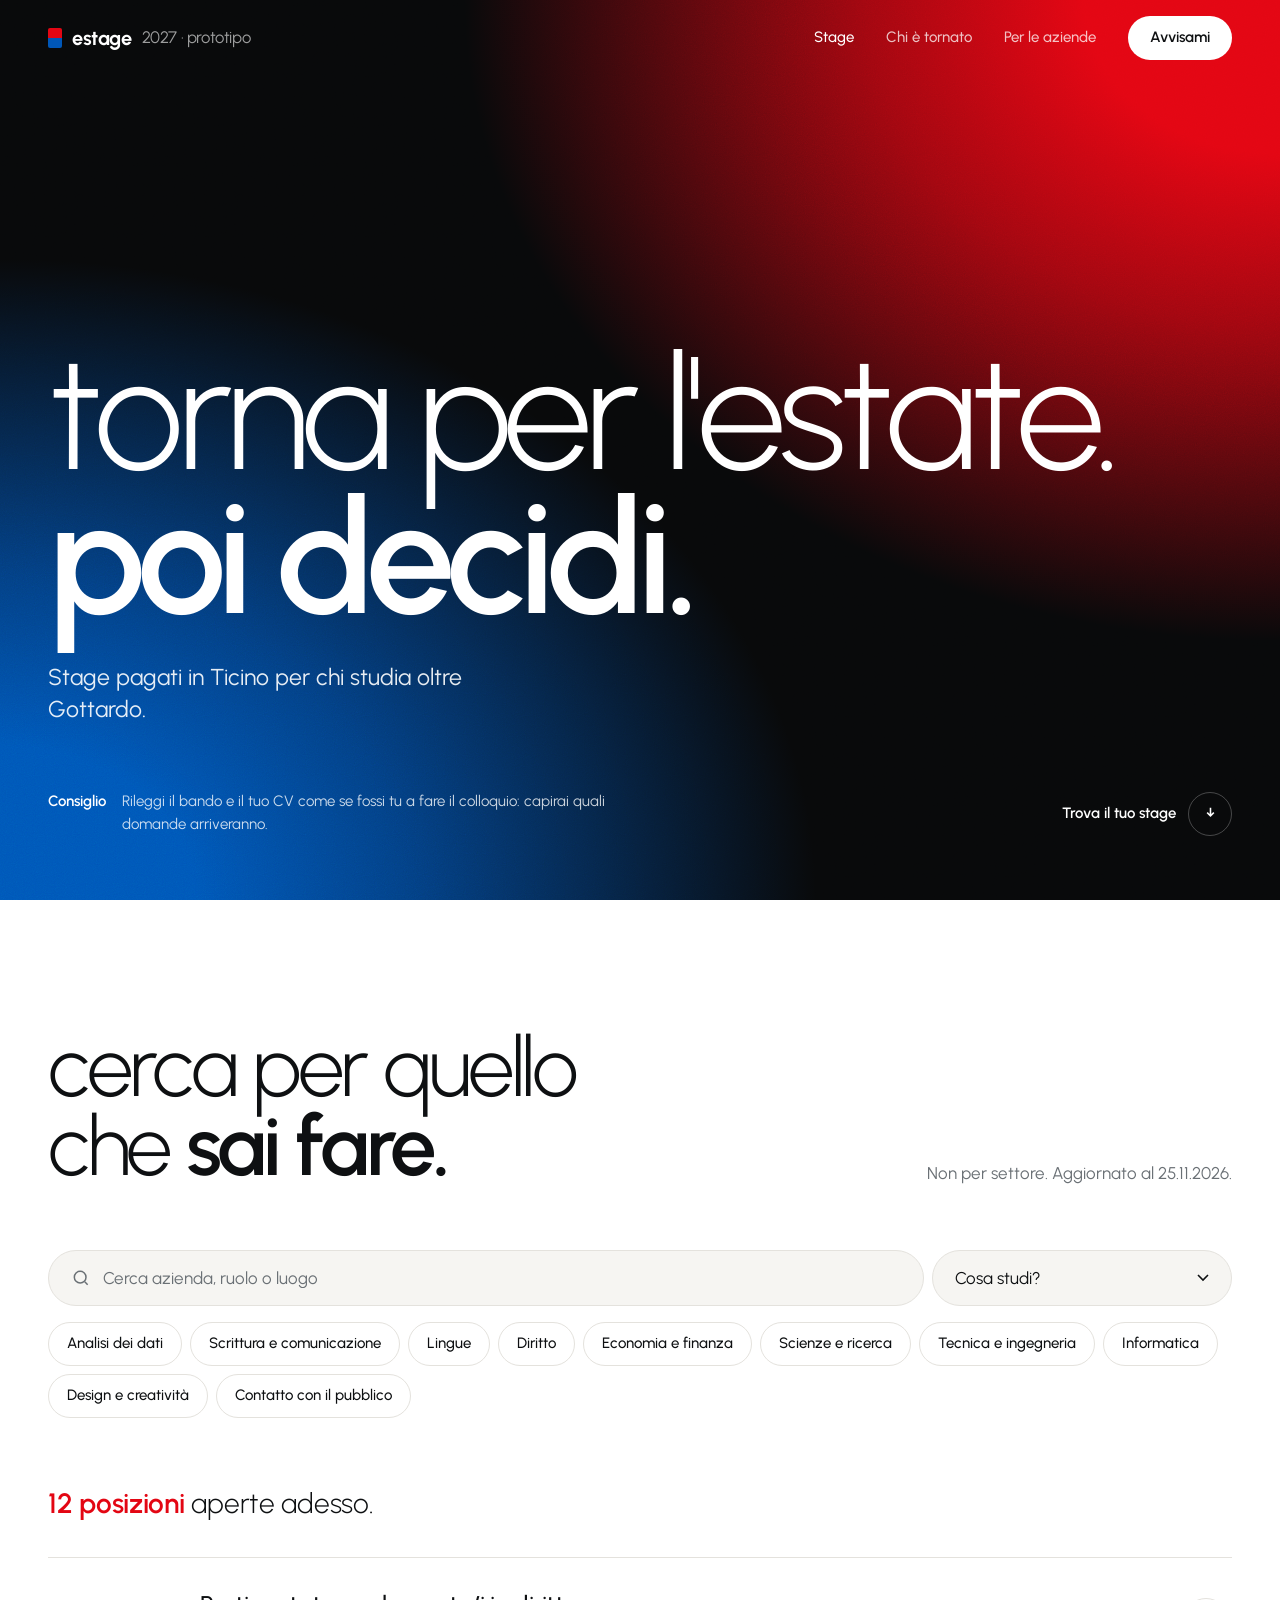
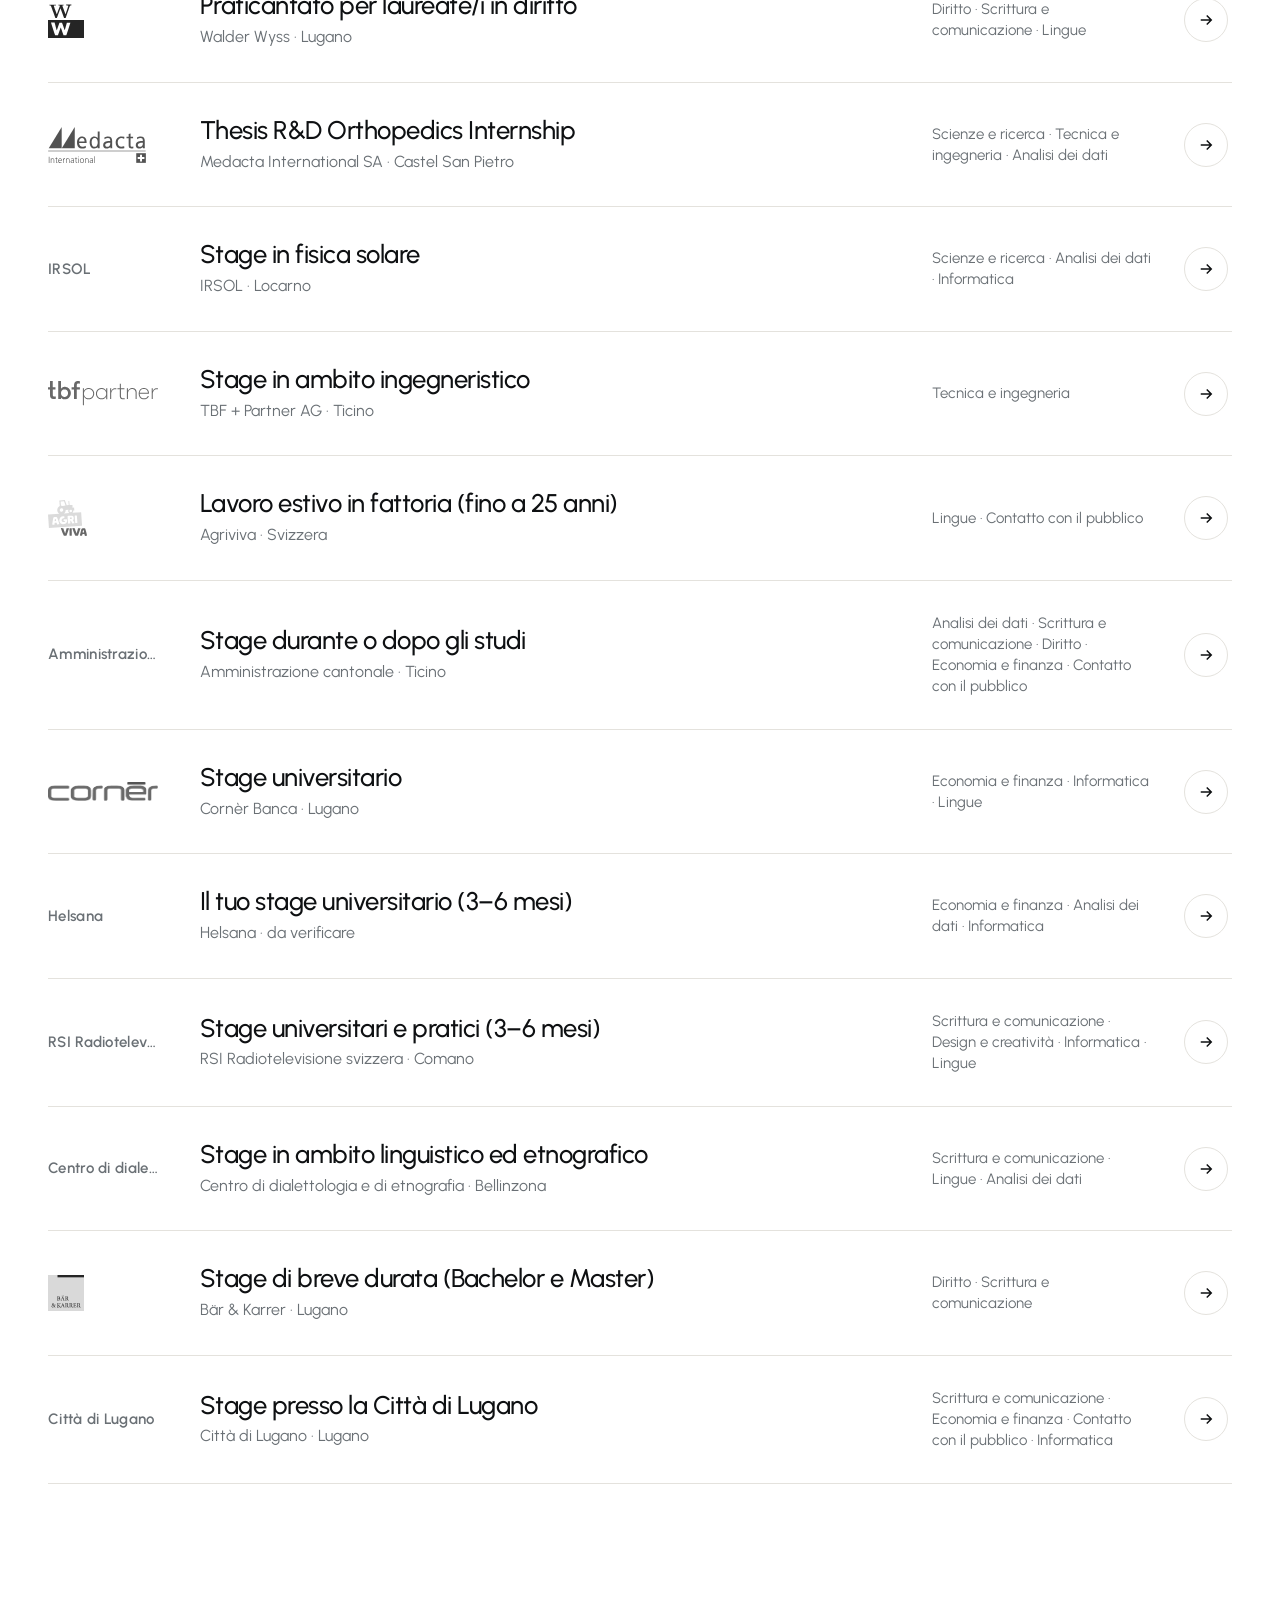
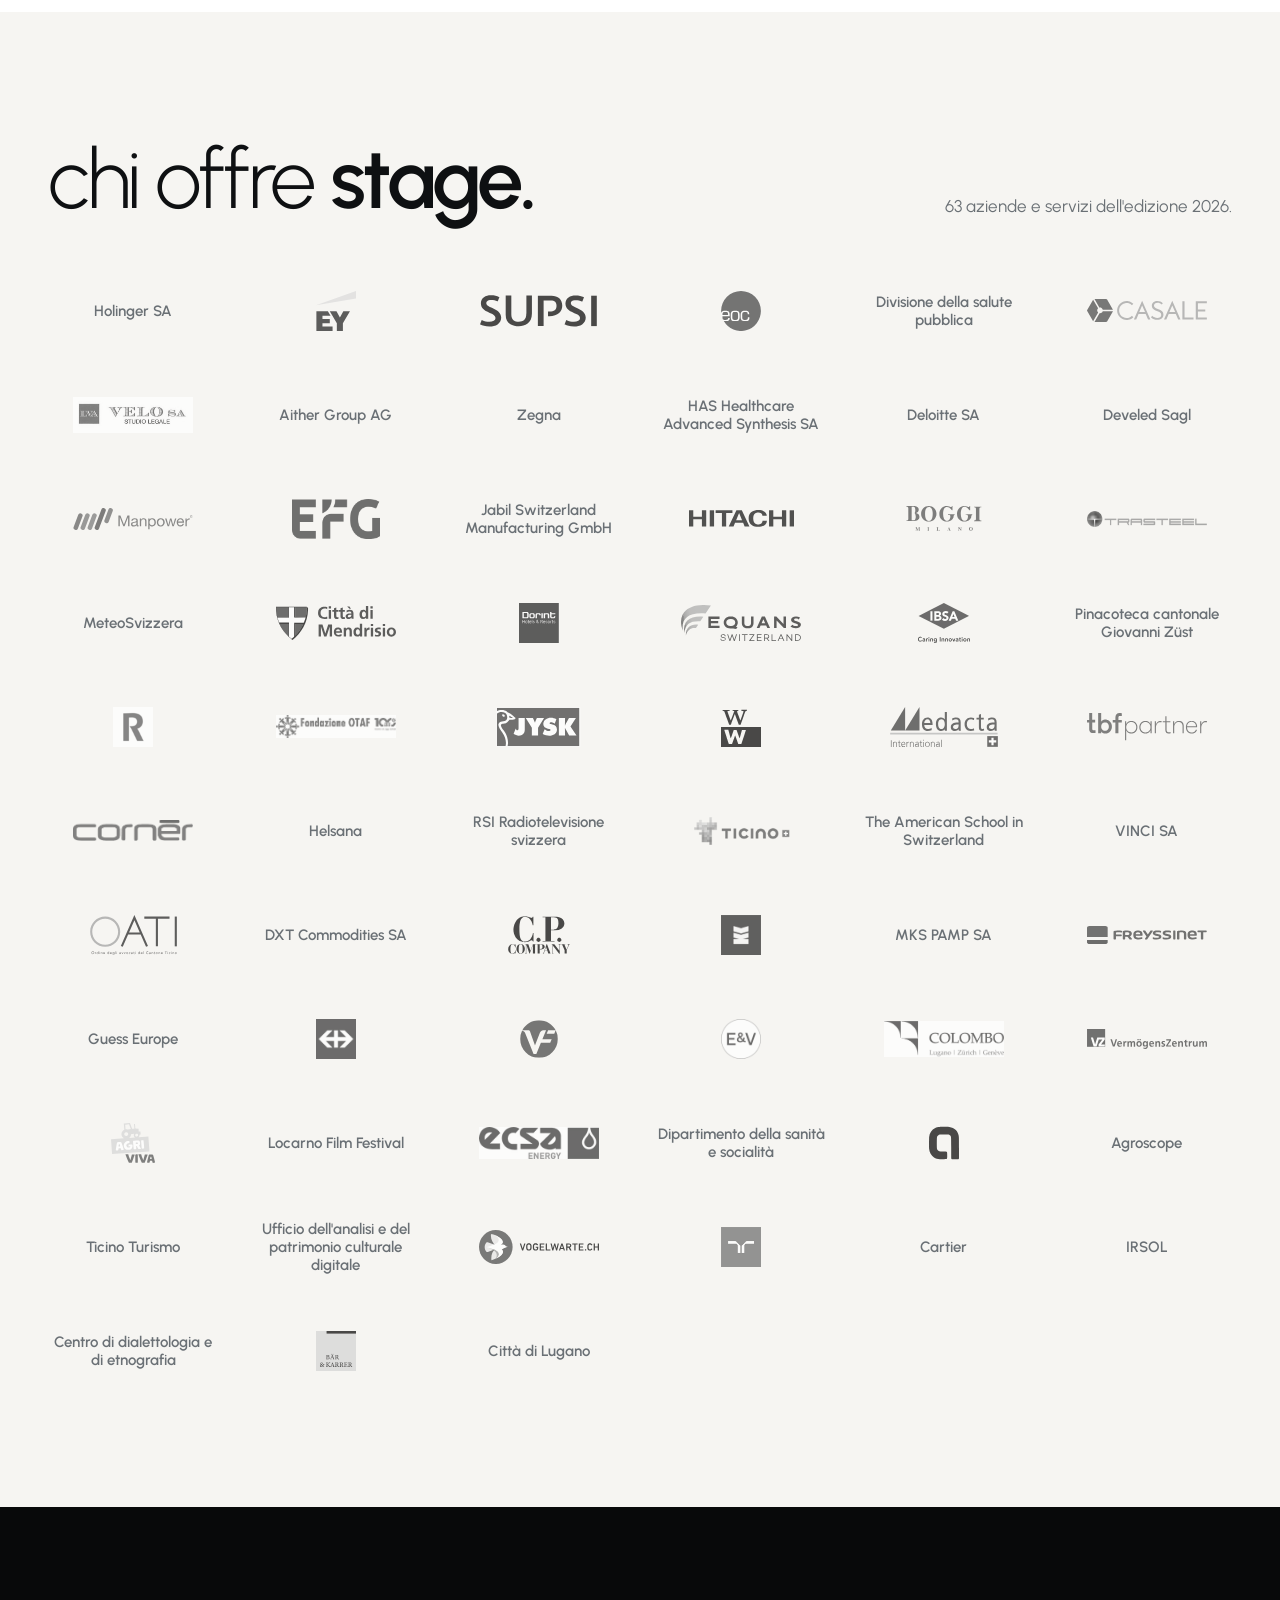
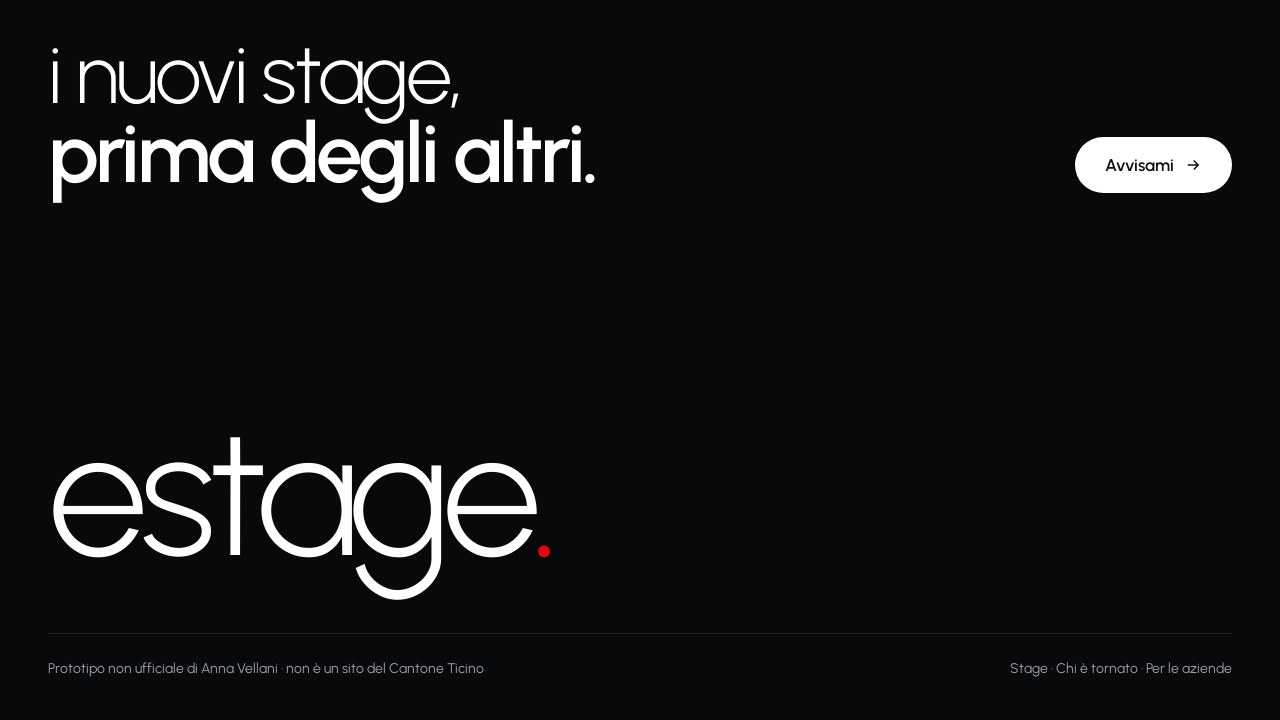
==== index.html @ 4aa32a94 "Prototipo eStage 2027: home, storie, pagina aziende Co-Authored-By: Claude Opus 5.5 <noreply@anthrop" ====
<!doctype html>
<html lang="it">
<head>
  <meta charset="utf-8">
  <meta name="viewport" content="width=device-width, initial-scale=1, viewport-fit=cover">
  <meta name="theme-color" content="#08090A">
  <title>eStage 2027</title>
  <meta name="description" content="Stage pagati in Ticino per chi studia oltre Gottardo. Prototipo non ufficiale.">
  <link rel="preconnect" href="https://fonts.googleapis.com">
  <link rel="preconnect" href="https://fonts.gstatic.com" crossorigin>
  <link href="https://fonts.googleapis.com/css2?family=Urbanist:wght@300;400;500;600;700&display=swap" rel="stylesheet">
  <link rel="stylesheet" href="assets/style.css">
</head>
<body>
  <header class="testata">
    <div class="largo">
      <a class="marchio" href="index.html"><span class="bandiera"><i></i><i></i></span>estage <small>2027 · prototipo</small></a>
      <nav class="menu">
        <a href="index.html" aria-current="page">Stage</a>
        <a href="storie.html">Chi è tornato</a>
        <a href="aziende.html">Per le aziende</a>
        <a class="pulsante" href="https://forms.gle/sUXKSB8c5u3QgaUA6" target="_blank" rel="noopener">Avvisami</a>
      </nav>
      <button class="apri-menu" type="button" aria-label="Apri il menu" aria-expanded="false"><span></span></button>
    </div>
  </header>
  <div class="tendina" id="tendina" role="dialog" aria-label="Menu">
    <div class="testa"><span class="marchio"><span class="bandiera"><i></i><i></i></span>estage <small>2027 · prototipo</small></span><button class="chiudi" type="button" aria-label="Chiudi il menu">×</button></div>
    <nav>
      <a href="index.html" aria-current="page">Stage</a>
      <a href="storie.html">Chi è tornato</a>
      <a href="aziende.html">Per le aziende</a>
    </nav>
    <a class="pulsante" href="https://forms.gle/sUXKSB8c5u3QgaUA6" target="_blank" rel="noopener">Avvisami quando escono gli stage</a>
  </div>

  <section class="hero">
    <div class="luce r"></div><div class="luce b"></div><div class="grana"></div>
    <div class="largo">
      <h1 class="gigante">torna per l'estate.<br><strong>poi decidi.</strong></h1>
      <p class="lead">Stage pagati in Ticino per chi studia oltre Gottardo.</p>
      <div class="sotto-hero">
        <div class="consiglio" aria-live="polite"><b>Consiglio</b><p></p></div>
        <a class="giu" href="#stage">Trova il tuo stage <span>↓</span></a>
      </div>
    </div>
  </section>

  <section class="sezione" id="stage">
    <div class="largo">
      <div class="capo">
        <h2 class="titolo">cerca per quello<br>che <strong>sai fare.</strong></h2>
        <p>Non per settore. Aggiornato al <span data-aggiornato></span>.</p>
      </div>

      <div class="ricerca">
        <label class="campo">
          <svg viewBox="0 0 24 24" fill="none" stroke="currentColor" stroke-width="1.8" aria-hidden="true"><circle cx="11" cy="11" r="7"/><path d="m20 20-3.5-3.5"/></svg>
          <input id="cerca" type="search" placeholder="Cerca azienda, ruolo o luogo" aria-label="Cerca" autocomplete="off">
        </label>
        <select id="studi" class="menu-studi" aria-label="Cosa studi"><option value="">Cosa studi?</option></select>
      </div>
      <div class="chips" id="chips" aria-label="Cosa sai fare"></div>

      <p class="esito" id="esito"></p>
      <div class="elenco" id="posizioni"></div>
    </div>
  </section>

  <section class="sezione carta">
    <div class="largo">
      <div class="capo">
        <h2 class="titolo">chi offre <strong>stage.</strong></h2>
        <p id="conta-partner"></p>
      </div>
      <div class="partner" id="partner"></div>
    </div>
  </section>

  <section class="sezione scura">
    <div class="largo chiusura">
      <h2 class="titolo">i nuovi stage,<br><strong>prima degli altri.</strong></h2>
      <a class="pulsante" href="https://forms.gle/sUXKSB8c5u3QgaUA6" target="_blank" rel="noopener">Avvisami <svg width="18" height="18" viewBox="0 0 24 24" fill="none" stroke="currentColor" stroke-width="2" aria-hidden="true"><path d="M5 12h14M13 6l6 6-6 6"/></svg></a>
    </div>
  </section>

  <footer class="piede">
    <div class="largo">
      <div class="grande">estage<span>.</span></div>
      <div class="righe">
        <span>Prototipo non ufficiale di Anna Vellani · non è un sito del Cantone Ticino</span>
        <span><a href="index.html" aria-current="page">Stage</a> · <a href="storie.html">Chi è tornato</a> · <a href="aziende.html">Per le aziende</a></span>
      </div>
    </div>
  </footer>

  <script src="assets/dati.js"></script>
  <script src="assets/app.js"></script>
</body>
</html>
---- assets/style.css ----
/* eStage 2027 — prototipo non ufficiale
   Regole di design applicate:
   1. Una sola famiglia tipografica (Urbanist), gerarchia data dalla dimensione e dal peso.
   2. Colori del Cantone: rosso e blu come uniche tinte, usati con parsimonia su nero e bianco.
   3. Spaziatura su griglia di 8 px; molto spazio vuoto, niente bordi superflui.
   4. Righe di testo ≤ 65 caratteri; contrasto almeno AA.
   5. Elementi toccabili ≥ 44 px; input a 16 px (niente zoom su iPhone).
   6. Movimento solo dove serve, disattivato con "riduci movimento".
   COLORI: valori indicativi dei colori cantonali, da sostituire con quelli ufficiali. */
:root {
  --rosso: #E30613;
  --blu: #0057B8;
  --nero: #08090A;
  --nero-2: #111315;
  --bianco: #FFFFFF;
  --carta: #F6F5F2;
  --testo: #0E1012;
  --grigio: #6A7075;
  --grigio-chiaro: #9BA1A6;
  --filo: #E4E2DD;
  --filo-scuro: #FFFFFF1A;
  --font: "Urbanist", "Helvetica Neue", Helvetica, Arial, sans-serif;
  --s1: 8px; --s2: 16px; --s3: 24px; --s4: 32px; --s5: 40px; --s6: 48px; --s8: 64px; --s10: 80px; --s12: 96px; --s16: 128px;
  --lato: clamp(20px, 4vw, 48px);
}

* { box-sizing: border-box; }
html { -webkit-text-size-adjust: 100%; }
body { margin: 0; font-family: var(--font); color: var(--testo); background: var(--bianco); font-size: 17px; line-height: 1.55; -webkit-font-smoothing: antialiased; text-rendering: optimizeLegibility; }
h1, h2, h3, p { margin: 0; font-weight: inherit; }
a { color: inherit; text-decoration: none; }
img { max-width: 100%; display: block; }
button { font: inherit; color: inherit; }
:focus-visible { outline: 2px solid var(--blu); outline-offset: 3px; }
.largo { padding-inline: var(--lato); max-width: 1440px; margin-inline: auto; }

/* ---------- Testata ---------- */
.testata { position: absolute; inset: 0 0 auto; z-index: 10; color: var(--bianco); }
.testata.chiara { position: static; color: var(--testo); border-bottom: 1px solid var(--filo); }
.testata .largo { display: flex; align-items: center; justify-content: space-between; gap: var(--s3); height: 76px; }
.marchio { display: flex; align-items: center; gap: 10px; font-weight: 700; font-size: 20px; letter-spacing: -.02em; }
.marchio .bandiera { width: 14px; height: 20px; display: grid; grid-template-rows: 1fr 1fr; border-radius: 2px; overflow: hidden; }
.marchio .bandiera i:first-child { background: var(--rosso); }
.marchio .bandiera i:last-child { background: var(--blu); }
.marchio small { font-weight: 400; opacity: .6; }
.menu { display: flex; align-items: center; gap: var(--s4); font-size: 15px; font-weight: 500; }
.menu a:not(.pulsante) { opacity: .75; transition: opacity .2s; padding: 12px 0; }
.menu a:hover, .menu a[aria-current="page"] { opacity: 1; }
.pulsante { display: inline-flex; align-items: center; gap: 10px; min-height: 44px; padding: 0 22px; border-radius: 999px; background: var(--bianco); color: var(--testo); font-weight: 600; font-size: 15px; transition: background .2s, color .2s; }
.pulsante:hover { background: var(--rosso); color: var(--bianco); }
.testata.chiara .pulsante { background: var(--testo); color: var(--bianco); }

/* ---------- Hero ---------- */
.hero { position: relative; min-height: min(100svh, 960px); background: var(--nero); color: var(--bianco); overflow: hidden; display: flex; flex-direction: column; justify-content: flex-end; padding-bottom: var(--s8); isolation: isolate; }
.hero.basso { min-height: min(72svh, 680px); }
.hero .largo { width: 100%; }
.luce { display: none; }
.luce.r { width: 62vw; height: 62vw; background: var(--rosso); top: -18vw; right: -16vw; }
.luce.b { width: 48vw; height: 48vw; background: var(--blu); bottom: -22vw; left: -12vw; opacity: .5; }
.grana { position: absolute; inset: 0; z-index: -1; opacity: .18; mix-blend-mode: overlay; background-image: url("data:image/svg+xml,%3Csvg xmlns='http://www.w3.org/2000/svg' width='160' height='160'%3E%3Cfilter id='n'%3E%3CfeTurbulence type='fractalNoise' baseFrequency='.9' numOctaves='3' stitchTiles='stitch'/%3E%3C/filter%3E%3Crect width='100%25' height='100%25' filter='url(%23n)'/%3E%3C/svg%3E"); }
.hero { background:
    radial-gradient(85% 95% at 100% 0%, var(--rosso) 0%, var(--rosso) 18%, #E30613B3 38%, #E3061300 75%),
    radial-gradient(85% 95% at 0% 100%, var(--blu) 0%, var(--blu) 18%, #0057B8B3 38%, #0057B800 75%),
    var(--nero); }

.gigante { font-weight: 300; font-size: clamp(64px, 12.5vw, 200px); line-height: .9; letter-spacing: -.045em; text-transform: lowercase; }
.gigante .riga { display: flex; align-items: flex-end; gap: var(--s4); flex-wrap: wrap; }
.gigante .riga.destra { justify-content: flex-end; }
.gigante .nota { text-transform: none; font-size: clamp(16px, 1.6vw, 24px); letter-spacing: -.01em; line-height: 1.3; max-width: 320px; padding-bottom: .9em; color: #FFFFFFCC; }
.gigante strong { font-weight: 600; }
.sotto-hero { display: flex; justify-content: space-between; align-items: end; gap: var(--s4); margin-top: var(--s8); flex-wrap: wrap; color: #FFFFFFB3; font-size: 15px; }
.sotto-hero .giu { display: inline-flex; align-items: center; gap: 12px; color: var(--bianco); font-weight: 600; min-height: 44px; }
.sotto-hero .giu span { display: inline-grid; place-items: center; width: 44px; height: 44px; border: 1px solid #FFFFFF40; border-radius: 50%; transition: background .2s; }
.sotto-hero .giu:hover span { background: var(--bianco); color: var(--testo); }

/* ---------- Consiglio (riga discreta) ---------- */
.consiglio { display: flex; gap: var(--s2); align-items: baseline; max-width: 560px; }
.consiglio b { font-weight: 600; color: var(--bianco); white-space: nowrap; }
.consiglio p { transition: opacity .5s; }
.consiglio p.nascosto { opacity: 0; }

/* ---------- Sezioni ---------- */
.sezione { padding-block: var(--s16); }
.sezione.carta { background: var(--carta); }
.sezione.scura { background: var(--nero); color: var(--bianco); }
.titolo { font-weight: 300; font-size: clamp(44px, 6.5vw, 104px); line-height: .95; letter-spacing: -.04em; text-transform: lowercase; }
.titolo strong { font-weight: 600; }
.capo { display: grid; grid-template-columns: 1fr auto; gap: var(--s4); align-items: end; margin-bottom: var(--s8); }
.capo p { color: var(--grigio); max-width: 360px; }
.scura .capo p { color: var(--grigio-chiaro); }

/* ---------- Ricerca ---------- */
.ricerca { display: grid; grid-template-columns: 1fr minmax(220px, 300px); gap: var(--s1); }
.campo { display: flex; align-items: center; gap: 12px; background: var(--carta); border: 1px solid var(--filo); border-radius: 999px; padding: 0 22px; min-height: 56px; }
.campo svg { flex-shrink: 0; width: 20px; height: 20px; color: var(--grigio); }
.campo input { flex: 1; min-width: 0; border: 0; background: transparent; font: inherit; font-size: 17px; color: var(--testo); outline: none; padding: 0; }
.campo input::placeholder { color: var(--grigio); }
.campo:focus-within { border-color: var(--testo); background: var(--bianco); }
.menu-studi { font: inherit; font-size: 17px; color: var(--testo); background-color: var(--carta); border: 1px solid var(--filo); border-radius: 999px; padding: 0 48px 0 22px; min-height: 56px; appearance: none; -webkit-appearance: none; cursor: pointer;
  background-image: url("data:image/svg+xml,%3Csvg xmlns='http://www.w3.org/2000/svg' width='12' height='8' viewBox='0 0 12 8'%3E%3Cpath d='M1 1l5 5 5-5' fill='none' stroke='%230E1012' stroke-width='1.6'/%3E%3C/svg%3E");
  background-repeat: no-repeat; background-position: right 22px center; }
.menu-studi:focus { border-color: var(--testo); background-color: var(--bianco); outline: none; }
.chips { display: flex; flex-wrap: wrap; gap: var(--s1); margin: var(--s2) 0 var(--s8); }
.chip { font: inherit; font-size: 15px; font-weight: 500; cursor: pointer; min-height: 44px; padding: 0 18px; border-radius: 999px; border: 1px solid var(--filo); background: var(--bianco); color: var(--testo); white-space: nowrap; transition: background .15s, border-color .15s, color .15s; }
.chip:hover { border-color: var(--testo); }
.chip[aria-pressed="true"] { background: var(--rosso); border-color: var(--rosso); color: var(--bianco); }
.esito { font-size: clamp(20px, 2.2vw, 28px); font-weight: 300; letter-spacing: -.01em; margin-bottom: var(--s4); max-width: 820px; }
.esito strong { font-weight: 600; color: var(--rosso); }

/* ---------- Elenco posizioni ---------- */
.elenco { border-top: 1px solid var(--filo); }
.voce { display: grid; grid-template-columns: 120px 1fr 220px 48px; gap: var(--s4); align-items: center; padding: var(--s4) 0; border-bottom: 1px solid var(--filo); transition: background .2s, padding .2s; }
.voce:hover { background: var(--carta); padding-inline: var(--s2); }
.voce .logo { height: 40px; display: flex; align-items: center; }
.voce .logo img { max-height: 36px; max-width: 110px; object-fit: contain; filter: grayscale(1); opacity: .85; }
.voce .sigla { font-weight: 600; font-size: 15px; letter-spacing: .02em; color: var(--grigio); }
.voce h3 { font-size: clamp(20px, 2vw, 26px); font-weight: 500; letter-spacing: -.02em; line-height: 1.2; }
.voce .chi { color: var(--grigio); margin-top: 4px; font-size: 16px; }
.voce .cosa { color: var(--grigio); font-size: 15px; line-height: 1.4; }
.voce .cosa .si { color: var(--testo); font-weight: 600; }
.voce .freccia { width: 44px; height: 44px; border-radius: 50%; border: 1px solid var(--filo); display: grid; place-items: center; transition: background .2s, color .2s, border-color .2s; }
.voce:hover .freccia { background: var(--rosso); border-color: var(--rosso); color: var(--bianco); }
.vuoto { padding: var(--s6) 0; color: var(--grigio); font-size: 20px; }

/* ---------- Partner ---------- */
.partner { display: grid; grid-template-columns: repeat(6, 1fr); gap: var(--s6) var(--s4); align-items: center; }
.partner a { height: 56px; display: flex; align-items: center; justify-content: center; }
.partner img { max-height: 40px; max-width: 120px; object-fit: contain; filter: grayscale(1); opacity: .7; transition: filter .25s, opacity .25s; }
.partner a:hover img { filter: none; opacity: 1; }
.partner .nome { font-size: 15px; font-weight: 600; text-align: center; line-height: 1.2; color: var(--grigio); transition: color .2s; }
.partner a:hover .nome { color: var(--testo); }

/* ---------- Chiusura ---------- */
.chiusura { display: flex; justify-content: space-between; align-items: end; gap: var(--s6); flex-wrap: wrap; }
.chiusura .pulsante { min-height: 56px; padding: 0 30px; font-size: 17px; }

/* ---------- Storie ---------- */
.storie a { display: grid; grid-template-columns: 1fr auto; gap: var(--s4); align-items: center; padding: var(--s5) 0; border-bottom: 1px solid var(--filo-scuro); }
.storie a:first-child { border-top: 1px solid var(--filo-scuro); }
.storie h3 { font-size: clamp(24px, 3.2vw, 44px); font-weight: 300; letter-spacing: -.03em; line-height: 1.1; transition: color .2s; }
.storie p { color: var(--grigio-chiaro); margin-top: var(--s1); }
.storie a:hover h3 { color: var(--bianco); }
.storie a:hover .freccia { background: var(--rosso); border-color: var(--rosso); }
.storie .freccia { width: 48px; height: 48px; border-radius: 50%; border: 1px solid var(--filo-scuro); display: grid; place-items: center; transition: background .2s; }

/* ---------- Passi ---------- */
.passi { display: grid; grid-template-columns: repeat(3, 1fr); gap: var(--s6); counter-reset: p; }
.passo { border-top: 2px solid var(--testo); padding-top: var(--s3); }
.passo::before { counter-increment: p; content: "0" counter(p); display: block; font-size: 15px; font-weight: 600; color: var(--rosso); margin-bottom: var(--s6); }
.passo h3 { font-size: clamp(26px, 2.6vw, 36px); font-weight: 400; letter-spacing: -.03em; line-height: 1.1; }
.passo p { color: var(--grigio); margin-top: var(--s2); max-width: 32ch; }

/* ---------- Piede ---------- */
.piede { background: var(--nero); color: var(--grigio-chiaro); padding: var(--s12) 0 var(--s5); }
.piede .grande { font-size: clamp(56px, 14vw, 220px); font-weight: 300; letter-spacing: -.05em; line-height: .85; color: var(--bianco); }
.piede .grande span { color: var(--rosso); }
.piede .righe { display: flex; justify-content: space-between; gap: var(--s3); flex-wrap: wrap; margin-top: var(--s8); padding-top: var(--s3); border-top: 1px solid var(--filo-scuro); font-size: 14px; }

/* ---------- Telefono ---------- */
@media (max-width: 900px) {
  .voce { grid-template-columns: 1fr 44px; gap: var(--s2); }
  .voce .logo { grid-column: 1 / -1; height: 32px; }
  .voce .cosa { grid-column: 1; }
  .voce .freccia { grid-row: 2 / span 2; grid-column: 2; }
  .partner { grid-template-columns: repeat(3, 1fr); gap: var(--s5) var(--s3); }
  .passi { grid-template-columns: 1fr; gap: var(--s5); }
  .filtri { grid-template-columns: 1fr; gap: 0; }
  .capo { grid-template-columns: 1fr; }
}
@media (max-width: 640px) {
  .menu a:not(.pulsante) { display: none; }
  .menu a.su-telefono { display: inline; }
  .sezione { padding-block: var(--s10); }
  .gigante .nota { max-width: none; padding-bottom: 0; font-size: 17px; }
  .gigante .riga { gap: var(--s1); }
  .luce.r { width: 120vw; height: 120vw; top: -50vw; right: -60vw; }
  .luce.b { width: 100vw; height: 100vw; bottom: -40vw; left: -50vw; }
  .opzione { font-size: 16px; }
  .opzioni { gap: 0 var(--s2); }
  .sotto-hero { margin-top: var(--s5); }
  .consiglio { flex-direction: column; gap: 4px; }
}
@media (prefers-reduced-motion: reduce) { * { transition: none !important; } }

/* Ritocchi */
.voce .sigla { display: block; max-width: 110px; white-space: nowrap; overflow: hidden; text-overflow: ellipsis; }
@media (max-width: 640px) {
  .gigante .riga.destra { flex-direction: column; align-items: flex-end; }
  .gigante .nota { order: 2; margin-top: 12px; text-align: right; max-width: 260px; }
}

/* ---------- Menu telefono ---------- */
.apri-menu { display: none; width: 44px; height: 44px; border-radius: 50%; border: 1px solid currentColor; background: transparent; cursor: pointer; place-items: center; }
.apri-menu span { display: block; width: 16px; height: 1.5px; background: currentColor; box-shadow: 0 5px 0 currentColor, 0 -5px 0 currentColor; }
.tendina { position: fixed; inset: 0; z-index: 30; background: var(--nero); color: var(--bianco); padding: 0 var(--lato); display: none; flex-direction: column; }
.tendina.aperta { display: flex; }
.tendina .testa { display: flex; justify-content: space-between; align-items: center; height: 76px; }
.tendina nav { display: flex; flex-direction: column; gap: var(--s1); margin-top: var(--s6); }
.tendina nav a { font-size: 44px; font-weight: 300; letter-spacing: -.03em; line-height: 1.15; padding: 4px 0; }
.tendina nav a[aria-current="page"] { font-weight: 600; }
.tendina .chiudi { width: 44px; height: 44px; border-radius: 50%; border: 1px solid #FFFFFF66; background: none; color: inherit; font-size: 22px; cursor: pointer; }
.tendina .pulsante { margin-top: auto; margin-bottom: calc(var(--s5) + env(safe-area-inset-bottom)); justify-content: center; min-height: 56px; }

@media (max-width: 640px) {
  .menu { display: none; }
  .apri-menu { display: grid; }
  .testata .largo { height: 64px; }
  .hero { min-height: min(88svh, 760px); padding-bottom: var(--s5); }
  .hero.basso { min-height: 60svh; }
  .gigante { font-size: clamp(54px, 17vw, 80px); }
  .ricerca { grid-template-columns: 1fr; }
  .chips { flex-wrap: nowrap; overflow-x: auto; margin-inline: calc(-1 * var(--lato)); padding-inline: var(--lato); scrollbar-width: none; -webkit-overflow-scrolling: touch; margin-bottom: var(--s5); }
  .chips::-webkit-scrollbar { display: none; }
  .titolo { font-size: clamp(40px, 12vw, 56px); }
  .capo { margin-bottom: var(--s4); gap: var(--s2); }
  .esito { font-size: 20px; margin-bottom: var(--s2); }
  .voce { padding: var(--s3) 0; }
  .voce:hover { padding-inline: 0; background: none; }
  .voce h3 { font-size: 19px; }
  .voce .cosa { font-size: 13px; }
  .voce .chi { font-size: 15px; }
  .piede .righe { flex-direction: column; }
}

/* ---------- Hero leggibile ---------- */
.gigante { text-wrap: balance; }
.lead { font-size: clamp(19px, 1.8vw, 24px); font-weight: 400; color: #FFFFFFE6; max-width: 34ch; margin-top: var(--s4); line-height: 1.4; }
.hero .consiglio { color: #FFFFFFCC; }

/* ---------- Storie con foto ---------- */
.storie { display: grid; gap: var(--s12); }
.storia { display: grid; grid-template-columns: minmax(260px, 420px) 1fr; gap: var(--s8); align-items: center; }
.storia:nth-child(even) .foto { order: 2; }
.storia .foto { aspect-ratio: 4 / 5; overflow: hidden; border-radius: 4px; background: var(--carta); }
.storia .foto img { width: 100%; height: 100%; object-fit: cover; filter: grayscale(.2); }
.storia .chi { color: var(--grigio); font-size: 15px; }
.storia h2 { font-size: clamp(32px, 4vw, 56px); font-weight: 300; letter-spacing: -.03em; line-height: 1.02; margin: var(--s2) 0 var(--s3); }
.storia h2 strong { font-weight: 600; }
.storia p.testo { font-size: 19px; max-width: 52ch; }
.storia blockquote { margin: var(--s4) 0; padding-left: var(--s3); border-left: 3px solid var(--rosso); font-size: 20px; font-style: italic; max-width: 48ch; }
.storia .link { display: inline-flex; align-items: center; gap: 12px; font-weight: 600; min-height: 44px; }
.storia .link .freccia { width: 44px; height: 44px; border-radius: 50%; border: 1px solid var(--filo); display: grid; place-items: center; transition: background .2s, color .2s; }
.storia .link:hover .freccia { background: var(--rosso); border-color: var(--rosso); color: var(--bianco); }
.storie .credito { font-size: 13px; color: var(--grigio); }

/* ---------- Modulo aziende ---------- */
.modulo { display: grid; gap: var(--s6); max-width: 900px; }
.modulo fieldset { border: 0; padding: 0; margin: 0; display: grid; grid-template-columns: 1fr 1fr; gap: var(--s3); }
.modulo legend { font-size: 22px; font-weight: 600; letter-spacing: -.01em; margin-bottom: var(--s3); padding: 0; }
.modulo label { display: grid; gap: 8px; font-size: 15px; font-weight: 500; color: var(--testo); }
.modulo label.intero { grid-column: 1 / -1; }
.modulo input, .modulo select, .modulo textarea { font: inherit; font-size: 17px; color: var(--testo); background: var(--bianco); border: 1px solid var(--filo); border-radius: 12px; padding: 14px 16px; min-height: 52px; width: 100%; }
.modulo textarea { resize: vertical; }
.modulo input:focus, .modulo select:focus, .modulo textarea:focus { outline: none; border-color: var(--testo); }
.modulo .errore { border-color: var(--rosso); }
.chips.aperte { grid-column: 1 / -1; flex-wrap: wrap; margin: 0; overflow: visible; padding: 0; }
.chip-check { display: inline-flex !important; cursor: pointer; }
.chip-check input { position: absolute; opacity: 0; width: 1px; height: 1px; }
.chip-check span { display: inline-flex; align-items: center; min-height: 44px; padding: 0 18px; border-radius: 999px; border: 1px solid var(--filo); background: var(--bianco); font-size: 15px; transition: background .15s, color .15s, border-color .15s; }
.chip-check input:checked + span { background: var(--rosso); border-color: var(--rosso); color: var(--bianco); }
.chip-check input:focus-visible + span { outline: 2px solid var(--blu); outline-offset: 2px; }
.invio { display: flex; align-items: center; gap: var(--s3); flex-wrap: wrap; }
.pulsante.scuro { background: var(--testo); color: var(--bianco); border: 0; cursor: pointer; min-height: 56px; padding: 0 30px; font-size: 17px; }
.pulsante.scuro:hover { background: var(--rosso); }
.nota-invio { color: var(--grigio); max-width: 46ch; }
.nota-invio.ok { color: var(--testo); font-weight: 600; }

@media (max-width: 900px) {
  .storia, .storia:nth-child(even) { grid-template-columns: 1fr; gap: var(--s4); }
  .storia:nth-child(even) .foto { order: 0; }
  .storia .foto { aspect-ratio: 4 / 3; }
}
@media (max-width: 640px) {
  .storie { gap: var(--s10); }
  .storia p.testo { font-size: 17px; }
  .storia blockquote { font-size: 18px; }
  .modulo fieldset { grid-template-columns: 1fr; }
  .lead { margin-top: var(--s3); }
  .chips.aperte { flex-wrap: wrap; }
}
.storia:nth-child(even) { grid-template-columns: 1fr minmax(260px, 420px); }
.storia p.testo { color: var(--testo); font-weight: 400; }
.storia .chi { font-weight: 500; }
.hero.basso { padding-top: 140px; }
@media (max-width: 900px) { .storia:nth-child(even) { grid-template-columns: 1fr; } }
@media (max-width: 640px) { .hero.basso { padding-top: 110px; } }
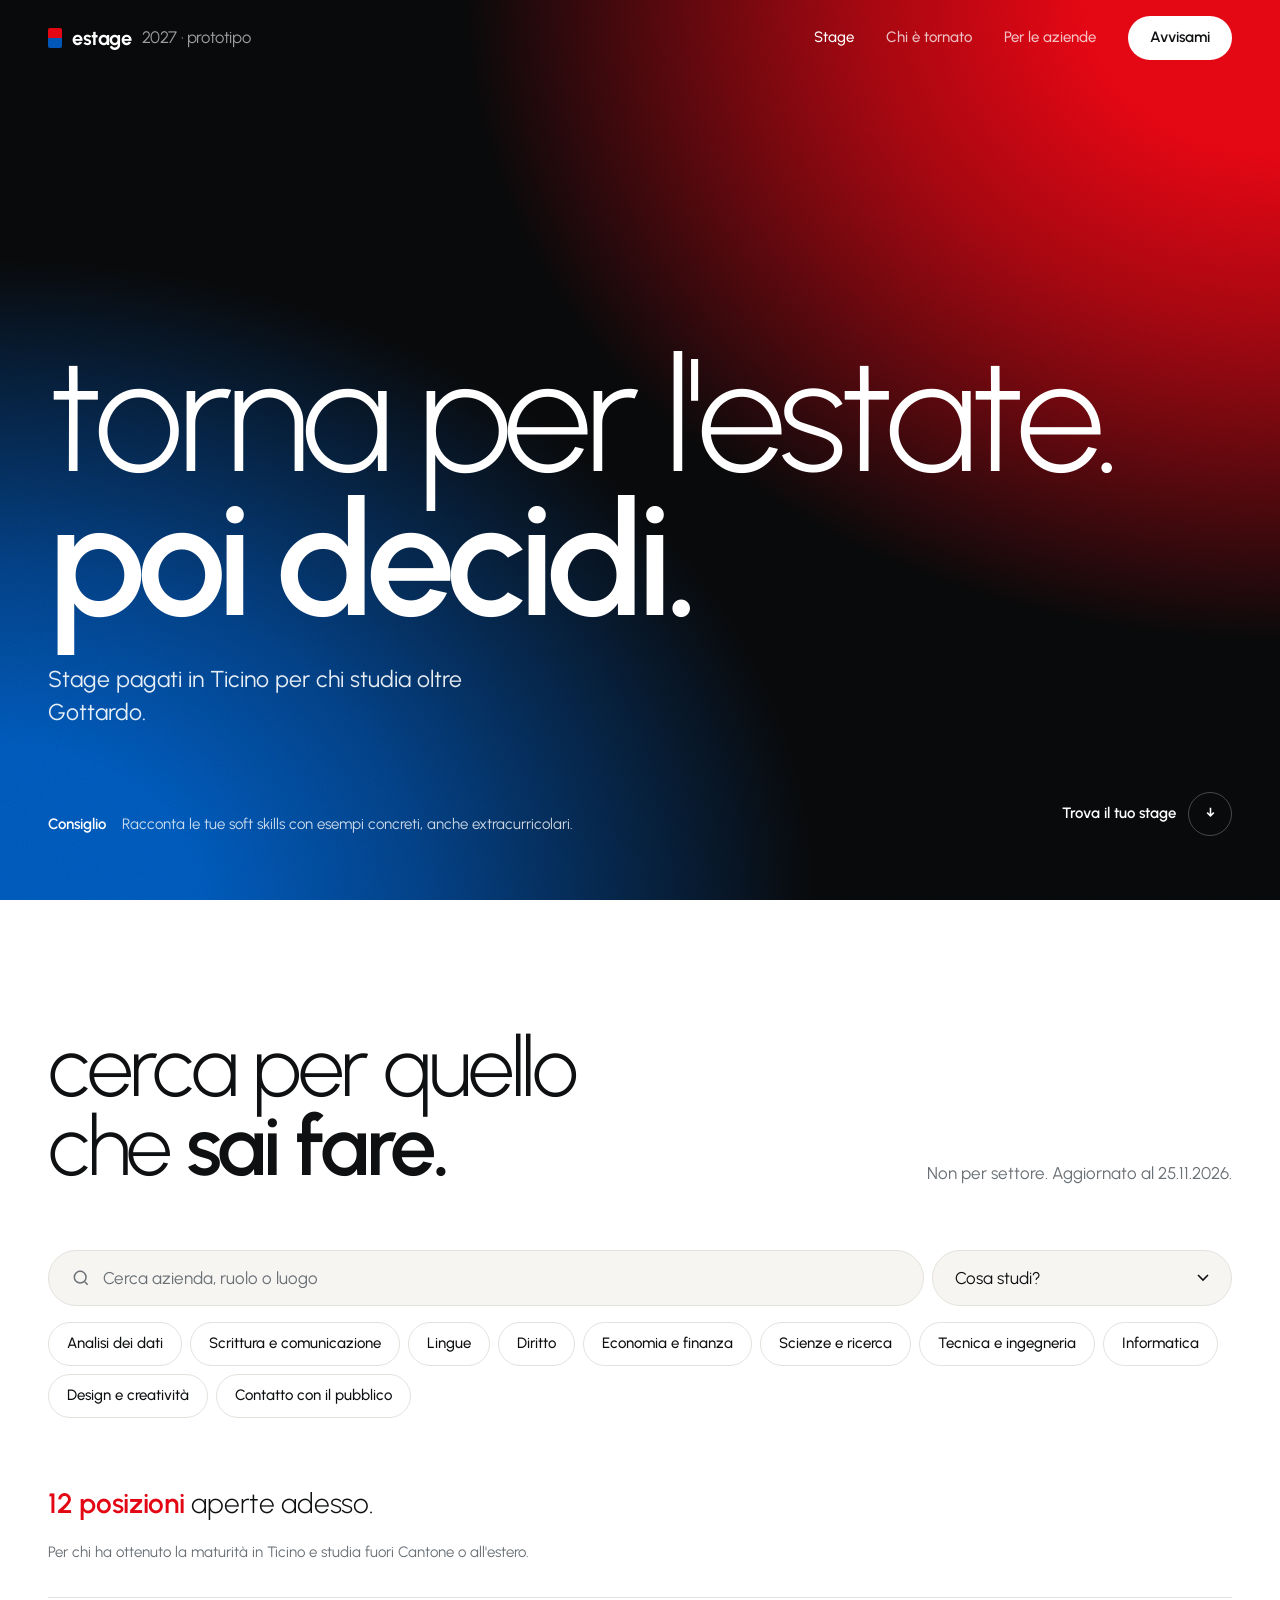
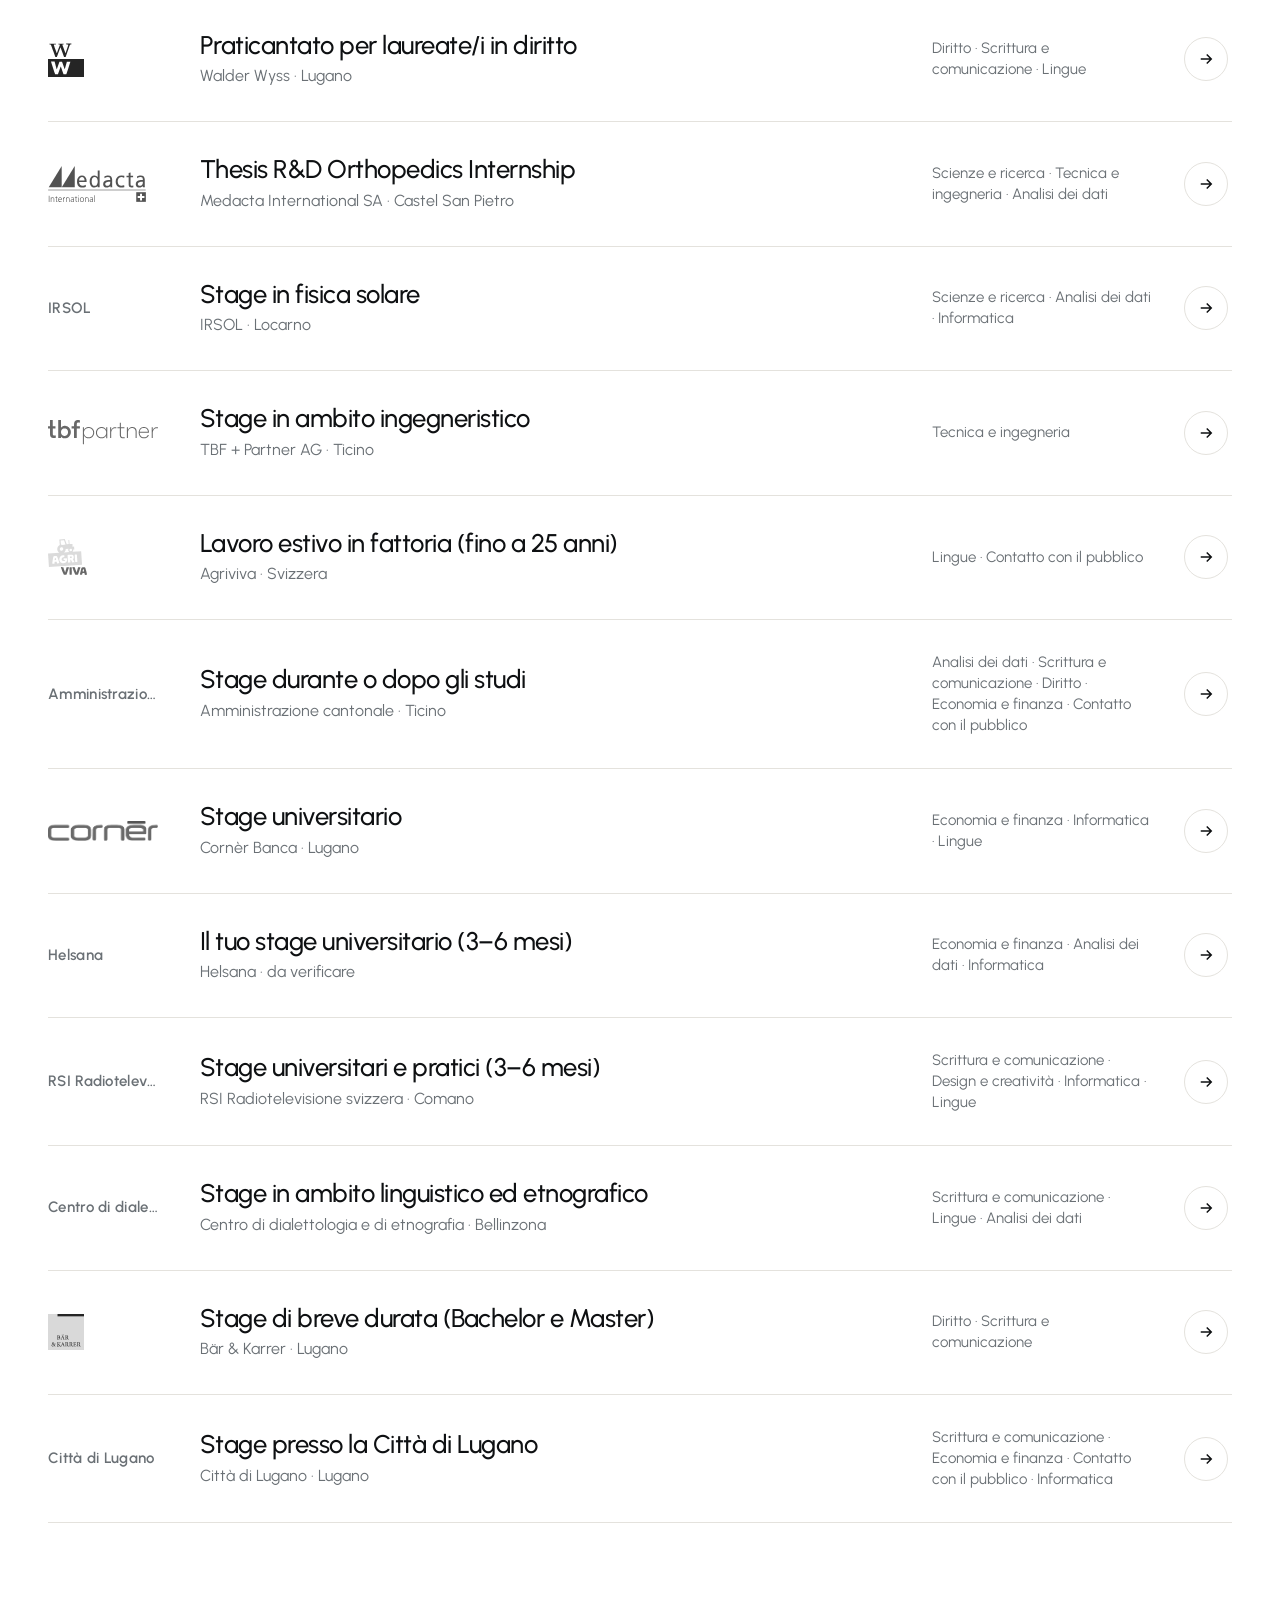
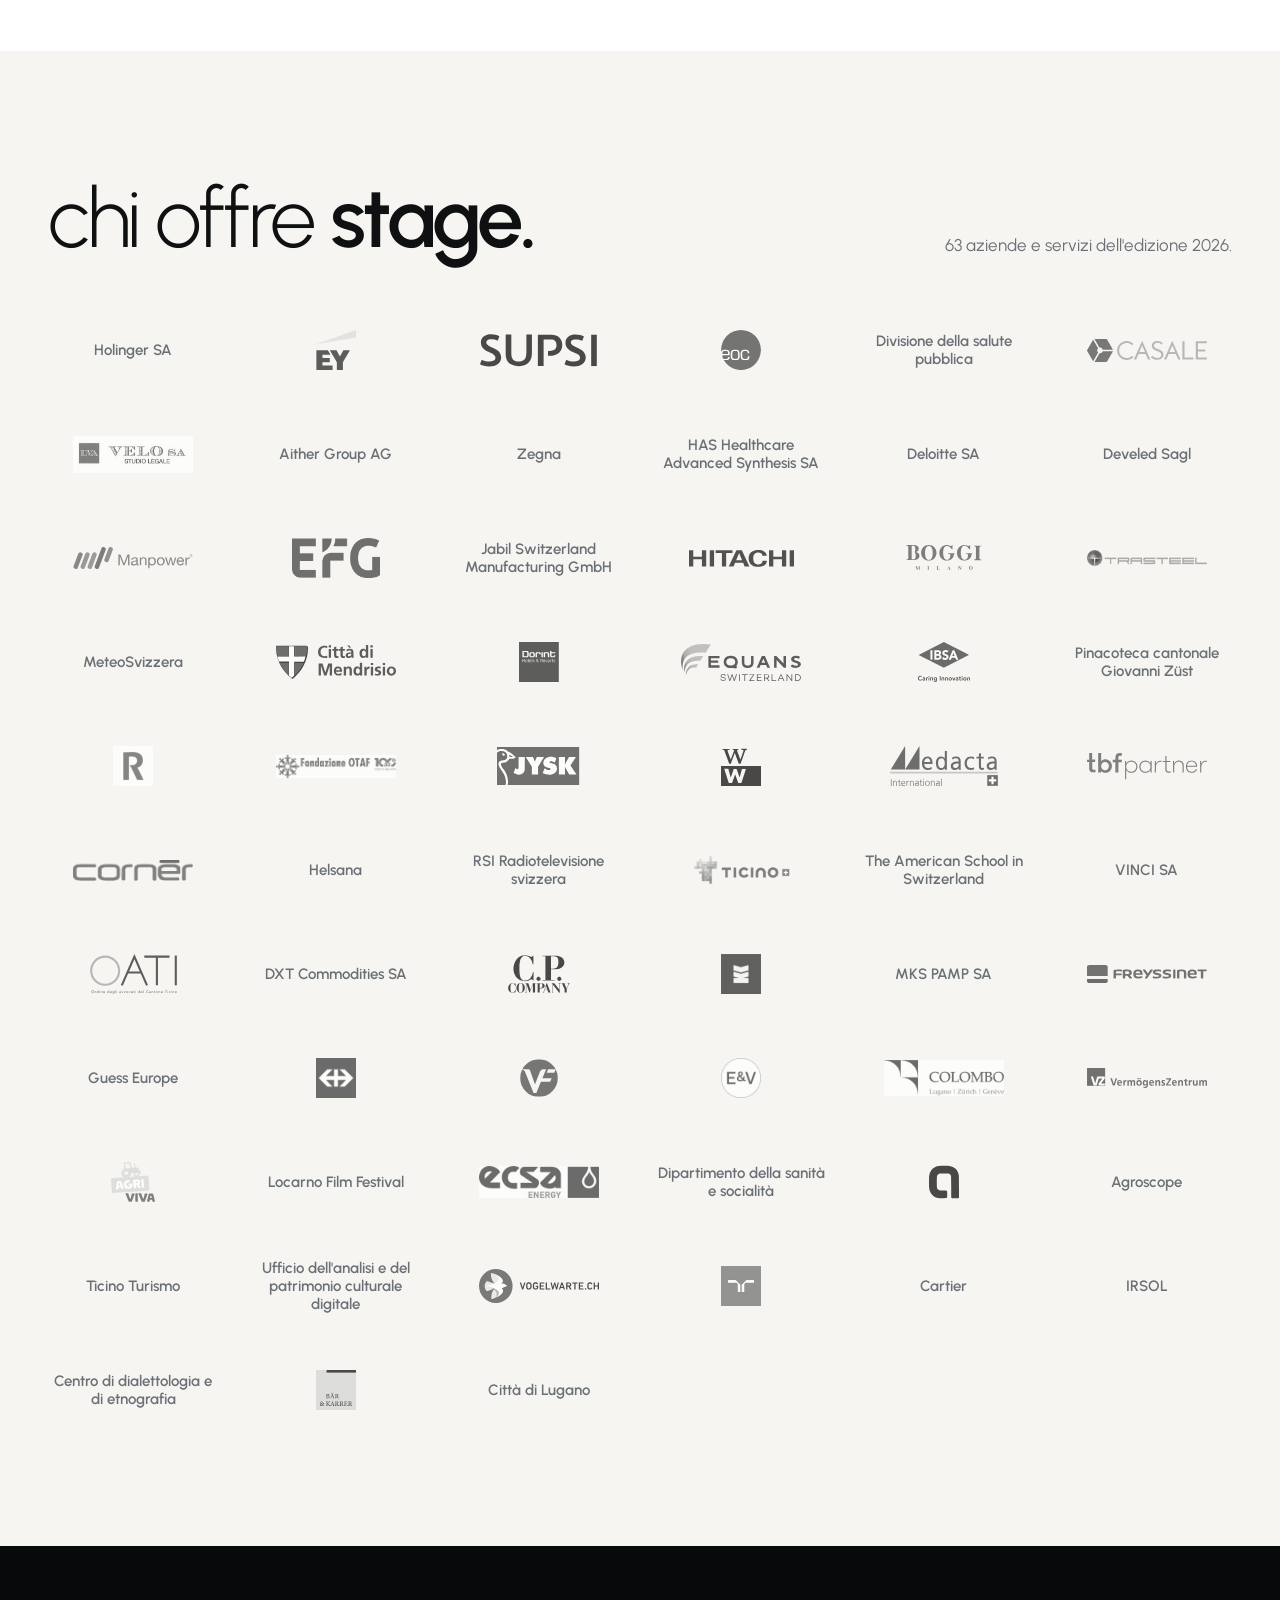
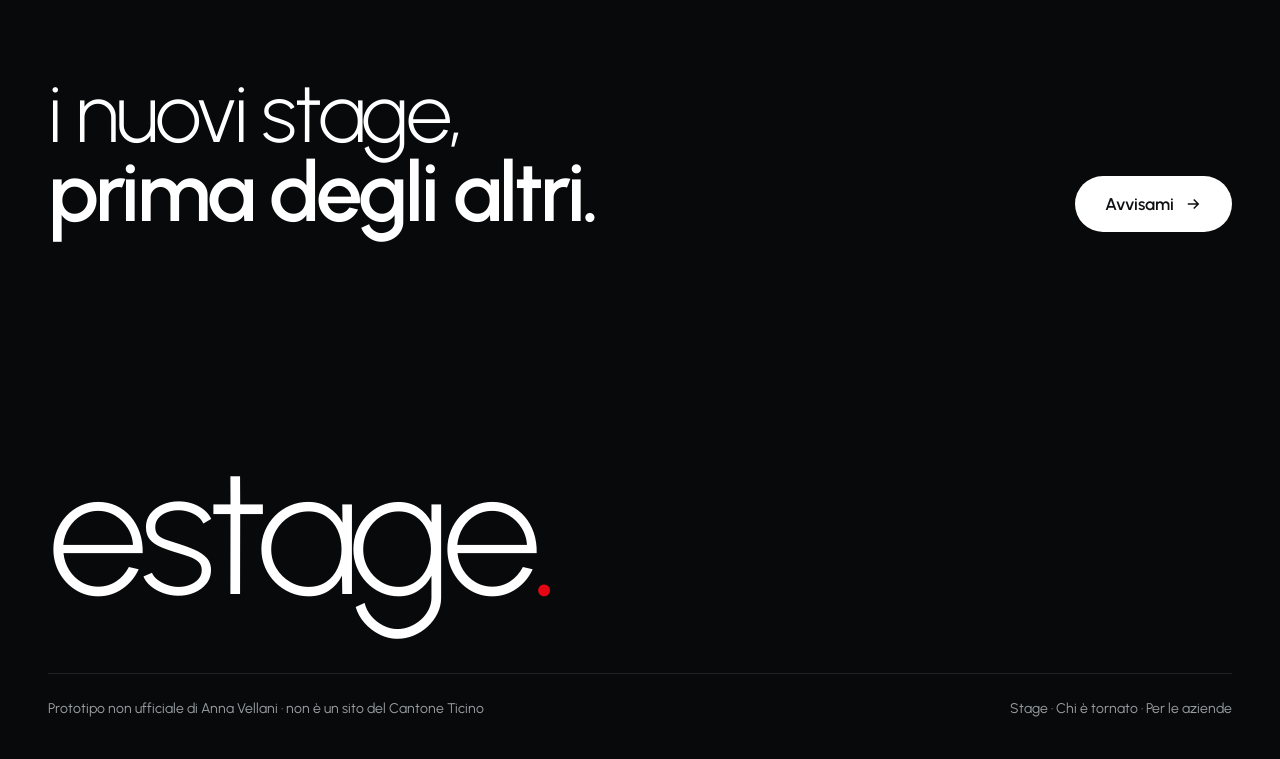
==== commit ff542460: "Foto inquadrate sul viso, requisito e conferma prima di candidarsi Co-Authored-By: Claude Opus 5.5 <" ====
--- a/index.html
+++ b/index.html
@@ -63,6 +63,7 @@
       <div class="chips" id="chips" aria-label="Cosa sai fare"></div>
 
       <p class="esito" id="esito"></p>
+      <p class="requisito">Per chi ha ottenuto la maturità in Ticino e studia fuori Cantone o all'estero.</p>
       <div class="elenco" id="posizioni"></div>
     </div>
   </section>
@@ -84,6 +85,17 @@
     </div>
   </section>
 
+  <div class="conferma" id="conferma" role="dialog" aria-modal="true" aria-labelledby="conferma-titolo">
+    <div class="box">
+      <h3 id="conferma-titolo">Prima di candidarti</h3>
+      <label><input type="checkbox" id="conferma-check"> Ho ottenuto la maturità in Ticino e studio fuori Cantone o all'estero.</label>
+      <div class="azioni">
+        <a class="vai-annuncio" id="conferma-vai" href="#" target="_blank" rel="noopener" aria-disabled="true">Vai all'annuncio →</a>
+        <button class="annulla" type="button" id="conferma-annulla">Annulla</button>
+      </div>
+    </div>
+  </div>
+
   <footer class="piede">
     <div class="largo">
       <div class="grande">estage<span>.</span></div>
--- a/assets/style.css
+++ b/assets/style.css
@@ -284,3 +284,20 @@
 .hero.basso { padding-top: 140px; }
 @media (max-width: 900px) { .storia:nth-child(even) { grid-template-columns: 1fr; } }
 @media (max-width: 640px) { .hero.basso { padding-top: 110px; } }
+
+/* Foto storie: inquadra il viso (in alto), niente tagli */
+.storia .foto img { object-position: 50% 18%; }
+@media (max-width: 900px) { .storia .foto { aspect-ratio: 1 / 1; max-width: 420px; } }
+
+/* Requisito e conferma prima di candidarsi */
+.requisito { font-size: 15px; color: var(--grigio); margin: calc(-1 * var(--s2)) 0 var(--s4); }
+.conferma { position: fixed; inset: 0; z-index: 40; background: #08090ACC; display: none; place-items: center; padding: var(--s3); }
+.conferma.aperta { display: grid; }
+.conferma .box { background: var(--bianco); border-radius: 16px; padding: var(--s5); max-width: 460px; width: 100%; }
+.conferma h3 { font-size: 26px; font-weight: 600; letter-spacing: -.02em; line-height: 1.15; }
+.conferma label { display: flex; gap: 12px; align-items: flex-start; margin: var(--s3) 0; font-size: 17px; cursor: pointer; }
+.conferma input { width: 22px; height: 22px; margin-top: 2px; accent-color: var(--rosso); flex-shrink: 0; }
+.conferma .azioni { display: flex; gap: var(--s2); align-items: center; flex-wrap: wrap; }
+.conferma .vai-annuncio { display: inline-flex; align-items: center; min-height: 52px; padding: 0 24px; border-radius: 999px; background: var(--rosso); color: var(--bianco); font-weight: 600; }
+.conferma .vai-annuncio[aria-disabled="true"] { background: var(--filo); color: var(--grigio); pointer-events: none; }
+.conferma .annulla { background: none; border: 0; font-weight: 600; cursor: pointer; min-height: 44px; color: var(--grigio); }
